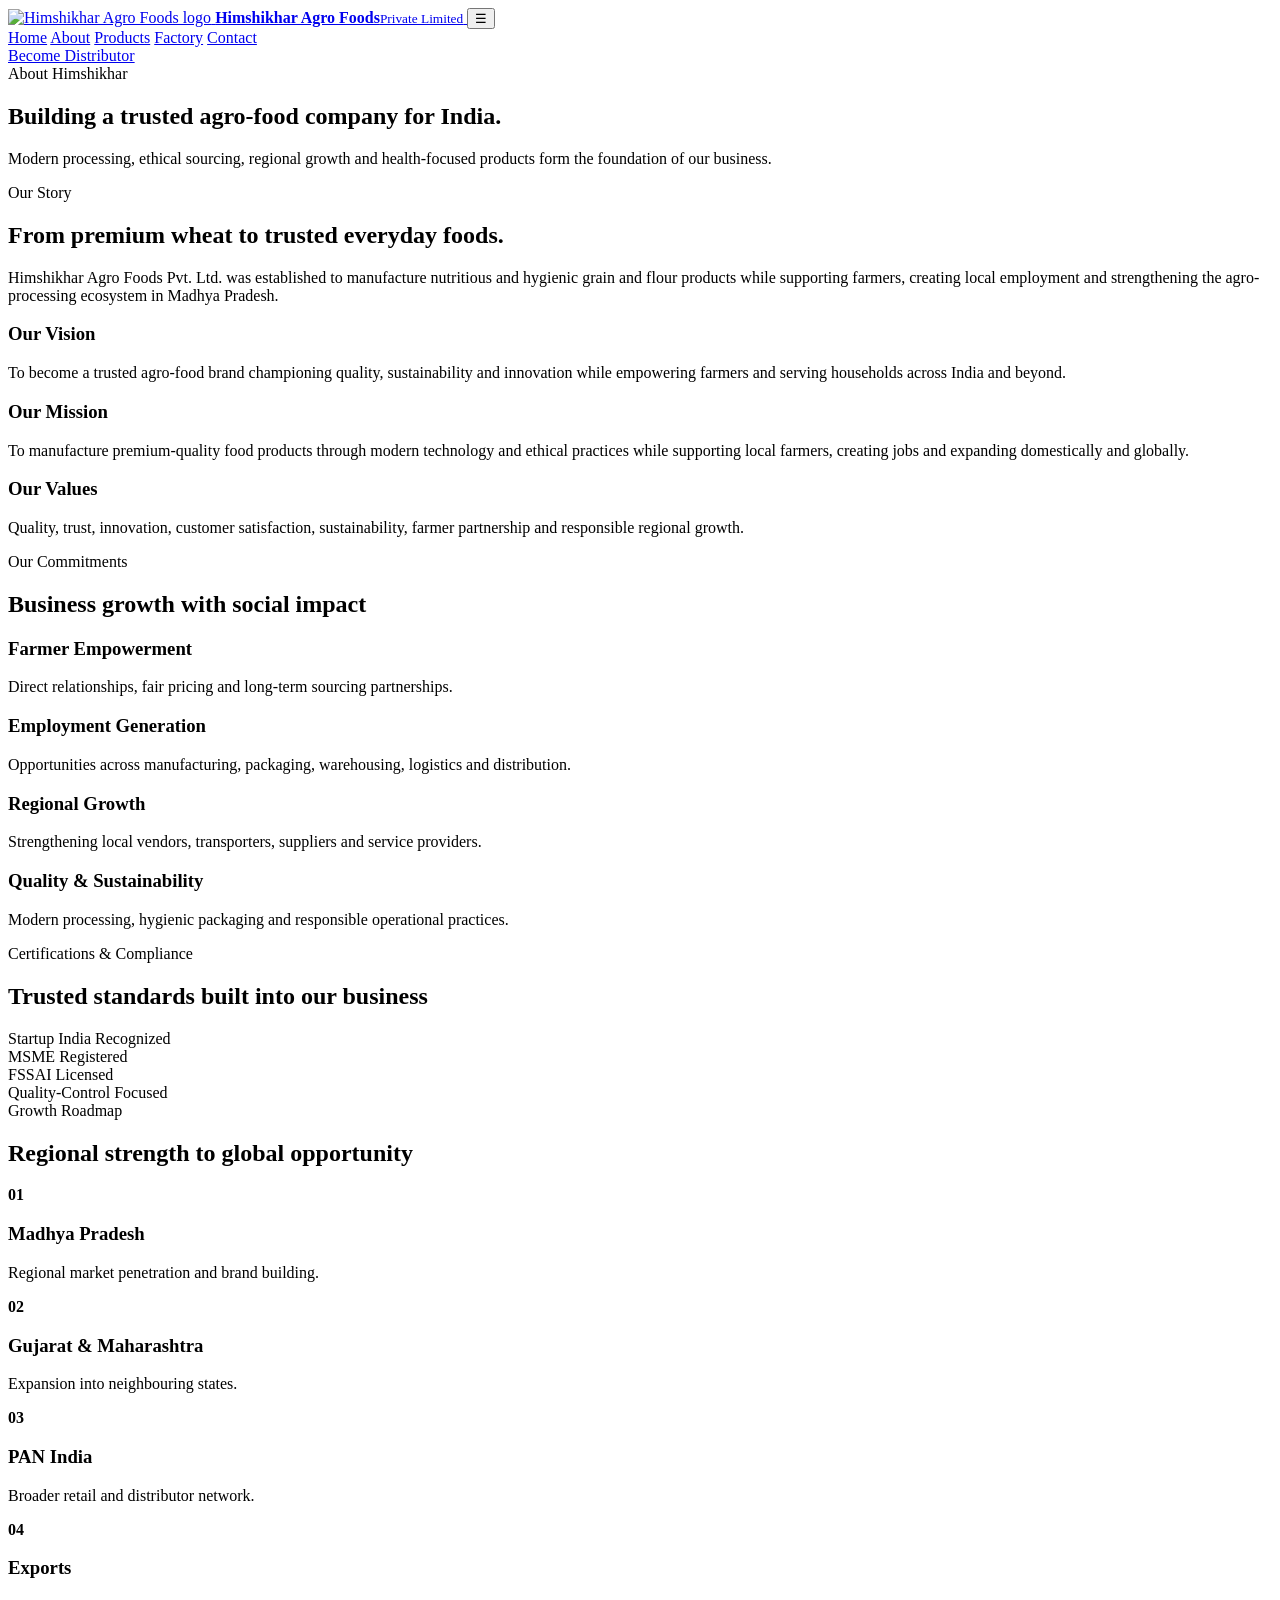
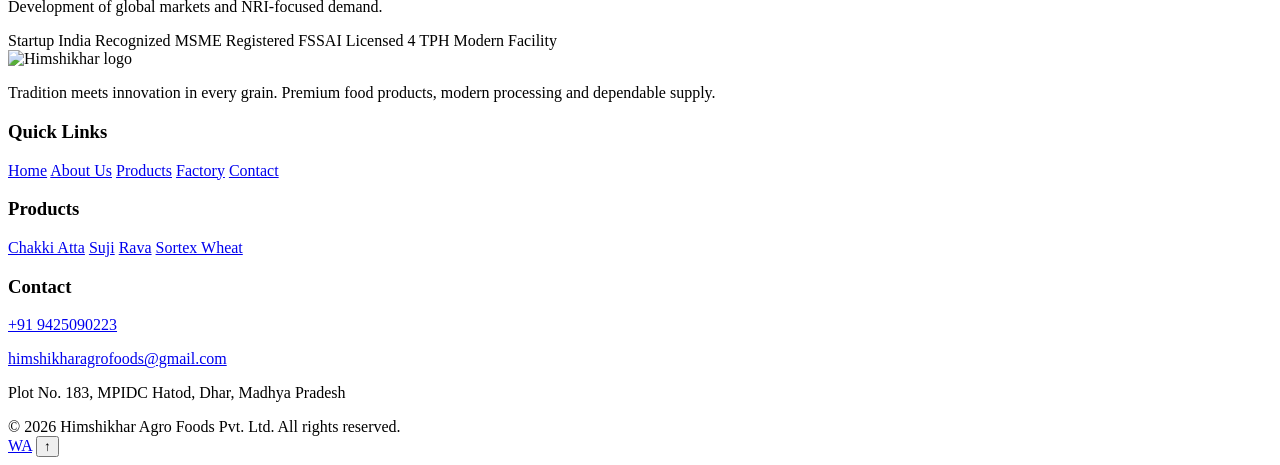
==== about.html @ fc829466 "Add files via upload" ====
<!doctype html>
<html lang="en">
<head>
  <meta charset="utf-8">
  <meta name="viewport" content="width=device-width,initial-scale=1">
  <title>About Us | Himshikhar Agro Foods</title>
  <meta name="description" content="Learn about Himshikhar Agro Foods, our mission, farmer partnerships, employment impact and growth roadmap.">
  <meta name="theme-color" content="#0B5D3A">
  <link rel="preconnect" href="https://fonts.googleapis.com">
  <link rel="preconnect" href="https://fonts.gstatic.com" crossorigin>
  <link href="https://fonts.googleapis.com/css2?family=Inter:wght@400;500;600;700;800;900&family=Playfair+Display:wght@600;700&display=swap" rel="stylesheet">
  <link rel="stylesheet" href="css/style.css">
  <link rel="stylesheet" href="css/responsive.css">
</head>
<body>

<header class="site-header">
  <div class="container nav-container">
    <a href="index.html" class="brand" aria-label="Himshikhar Agro Foods home">
      <img src="images/logo.png" alt="Himshikhar Agro Foods logo" class="logo">
      <span class="company-name"><strong>Himshikhar Agro Foods</strong><small>Private Limited</small></span>
    </a>
    <button class="menu-btn" id="menuBtn" aria-label="Open navigation" aria-expanded="false">☰</button>
    <nav class="nav-menu" id="navMenu" aria-label="Main navigation">
      <a href="index.html">Home</a>
      <a href="about.html">About</a>
      <a href="products.html">Products</a>
      <a href="factory.html">Factory</a>
      <a href="contact.html">Contact</a>
    </nav>
    <a href="contact.html#contact-form" class="header-btn">Become Distributor</a>
  </div>
</header>

<main>
  <section class="page-hero"><div class="container"><span class="section-label">About Himshikhar</span><h1>Building a trusted agro-food company for India.</h1><p>Modern processing, ethical sourcing, regional growth and health-focused products form the foundation of our business.</p></div></section>
  <section class="section"><div class="container split-grid">
    <div><span class="section-label">Our Story</span><h2>From premium wheat to trusted everyday foods.</h2></div>
    <div><p class="lead">Himshikhar Agro Foods Pvt. Ltd. was established to manufacture nutritious and hygienic grain and flour products while supporting farmers, creating local employment and strengthening the agro-processing ecosystem in Madhya Pradesh.</p></div>
  </div></section>
  <section class="section alt"><div class="container three-grid">
    <article class="info-panel"><h3>Our Vision</h3><p>To become a trusted agro-food brand championing quality, sustainability and innovation while empowering farmers and serving households across India and beyond.</p></article>
    <article class="info-panel"><h3>Our Mission</h3><p>To manufacture premium-quality food products through modern technology and ethical practices while supporting local farmers, creating jobs and expanding domestically and globally.</p></article>
    <article class="info-panel"><h3>Our Values</h3><p>Quality, trust, innovation, customer satisfaction, sustainability, farmer partnership and responsible regional growth.</p></article>
  </div></section>
  <section class="section"><div class="container section-title"><span>Our Commitments</span><h2>Business growth with social impact</h2></div><div class="container feature-grid">
    <article class="feature-card"><h3>Farmer Empowerment</h3><p>Direct relationships, fair pricing and long-term sourcing partnerships.</p></article>
    <article class="feature-card"><h3>Employment Generation</h3><p>Opportunities across manufacturing, packaging, warehousing, logistics and distribution.</p></article>
    <article class="feature-card"><h3>Regional Growth</h3><p>Strengthening local vendors, transporters, suppliers and service providers.</p></article>
    <article class="feature-card"><h3>Quality & Sustainability</h3><p>Modern processing, hygienic packaging and responsible operational practices.</p></article>
  </div></section>
  <section class="section alt"><div class="container"><div class="section-title"><span>Certifications & Compliance</span><h2>Trusted standards built into our business</h2></div><div class="compliance-grid"><div>Startup India Recognized</div><div>MSME Registered</div><div>FSSAI Licensed</div><div>Quality-Control Focused</div></div></div></section>
  <section class="section"><div class="container"><div class="section-title"><span>Growth Roadmap</span><h2>Regional strength to global opportunity</h2></div><div class="roadmap"><div><b>01</b><h3>Madhya Pradesh</h3><p>Regional market penetration and brand building.</p></div><div><b>02</b><h3>Gujarat & Maharashtra</h3><p>Expansion into neighbouring states.</p></div><div><b>03</b><h3>PAN India</h3><p>Broader retail and distributor network.</p></div><div><b>04</b><h3>Exports</h3><p>Development of global markets and NRI-focused demand.</p></div></div></div></section>
</main>

<footer class="footer">
  <div class="trust-strip">
    <div class="container trust-strip-grid">
      <span>Startup India Recognized</span>
      <span>MSME Registered</span>
      <span>FSSAI Licensed</span>
      <span>4 TPH Modern Facility</span>
    </div>
  </div>
  <div class="container footer-grid">
    <div>
      <img src="images/logo.png" alt="Himshikhar logo" class="footer-logo">
      <p>Tradition meets innovation in every grain. Premium food products, modern processing and dependable supply.</p>
    </div>
    <div>
      <h3>Quick Links</h3>
      <a href="index.html">Home</a>
      <a href="about.html">About Us</a>
      <a href="products.html">Products</a>
      <a href="factory.html">Factory</a>
      <a href="contact.html">Contact</a>
    </div>
    <div>
      <h3>Products</h3>
      <a href="products.html#atta">Chakki Atta</a>
      <a href="products.html#suji">Suji</a>
      <a href="products.html#rava">Rava</a>
      <a href="products.html#sortex">Sortex Wheat</a>
    </div>
    <div>
      <h3>Contact</h3>
      <p><a href="tel:+919425090223">+91 9425090223</a></p>
      <p><a href="mailto:himshikharagrofoods@gmail.com">himshikharagrofoods@gmail.com</a></p>
      <p>Plot No. 183, MPIDC Hatod, Dhar, Madhya Pradesh</p>
    </div>
  </div>
  <div class="footer-bottom">© 2026 Himshikhar Agro Foods Pvt. Ltd. All rights reserved.</div>
</footer>
<a class="whatsapp-btn" href="https://wa.me/919425090223" target="_blank" rel="noopener" aria-label="Chat on WhatsApp">WA</a>
<button class="top-btn" id="topBtn" aria-label="Back to top">↑</button>
<script src="js/script.js"></script>
</body></html>
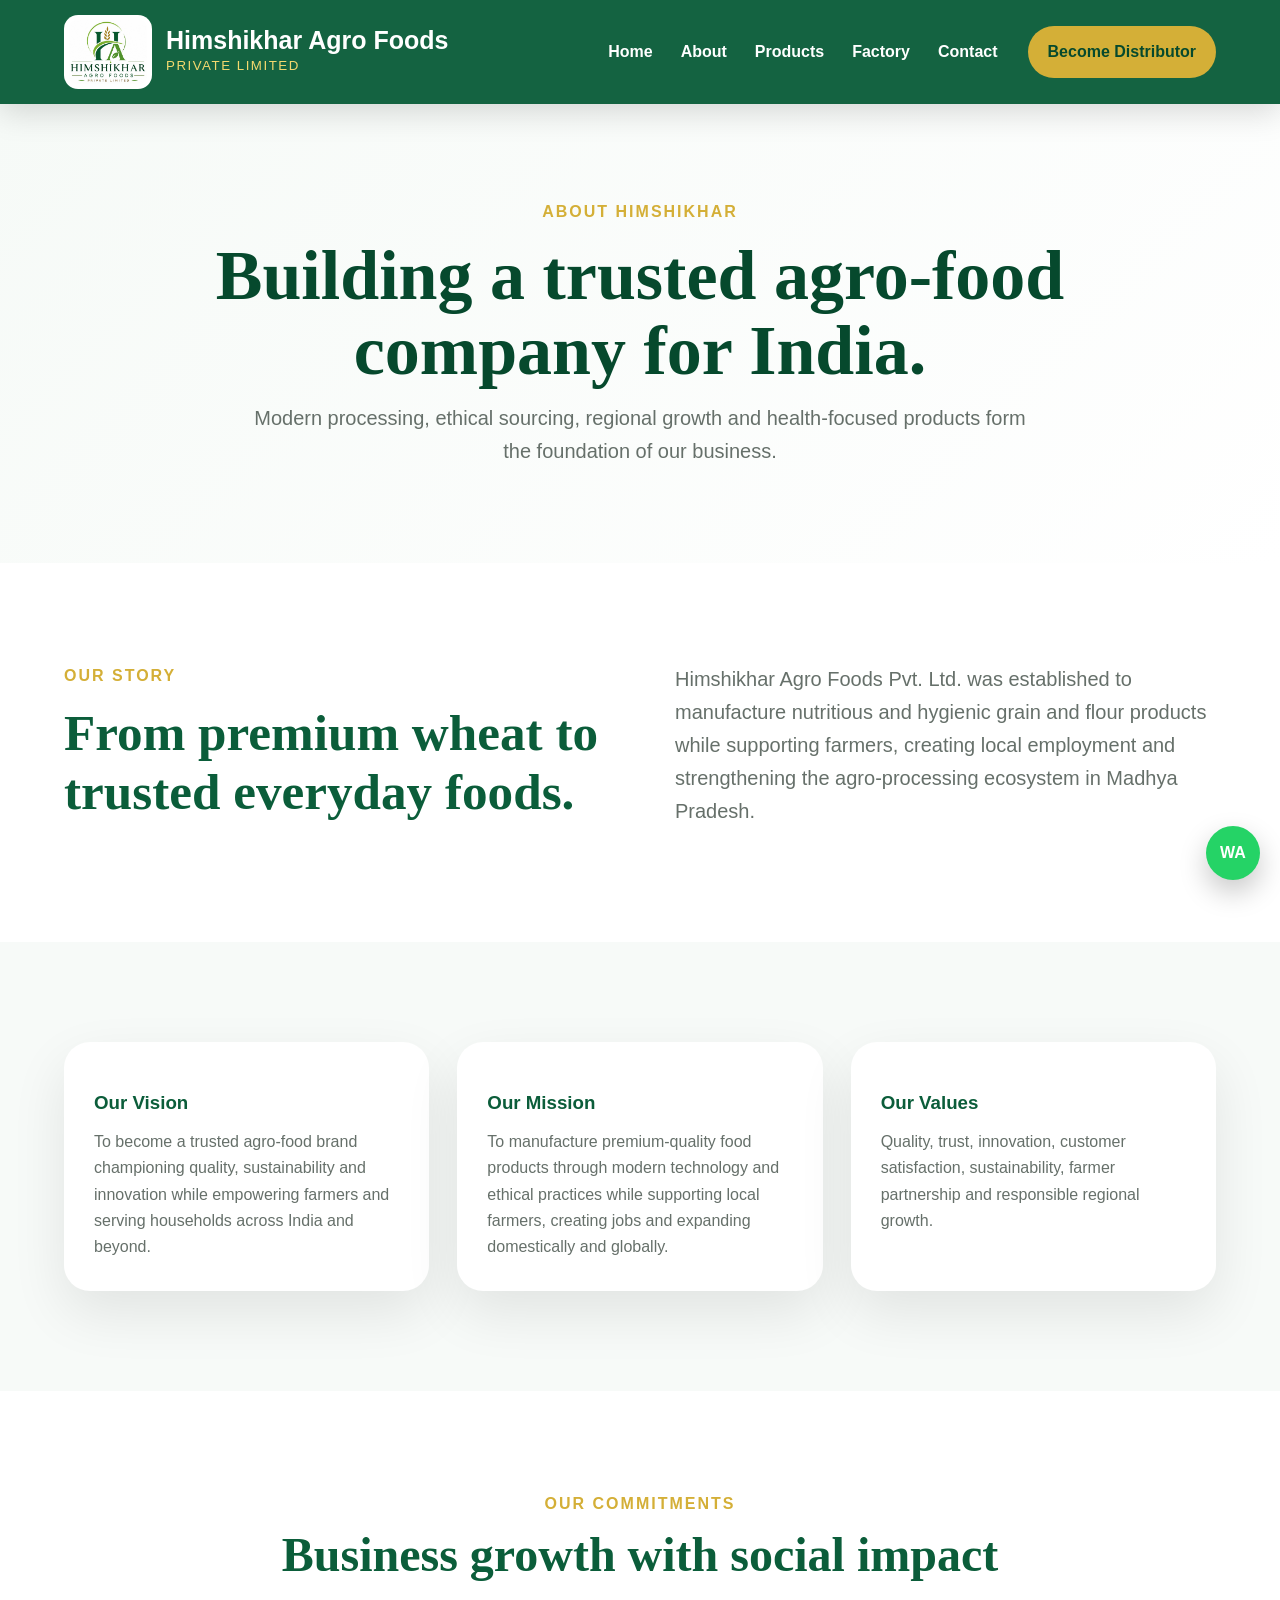
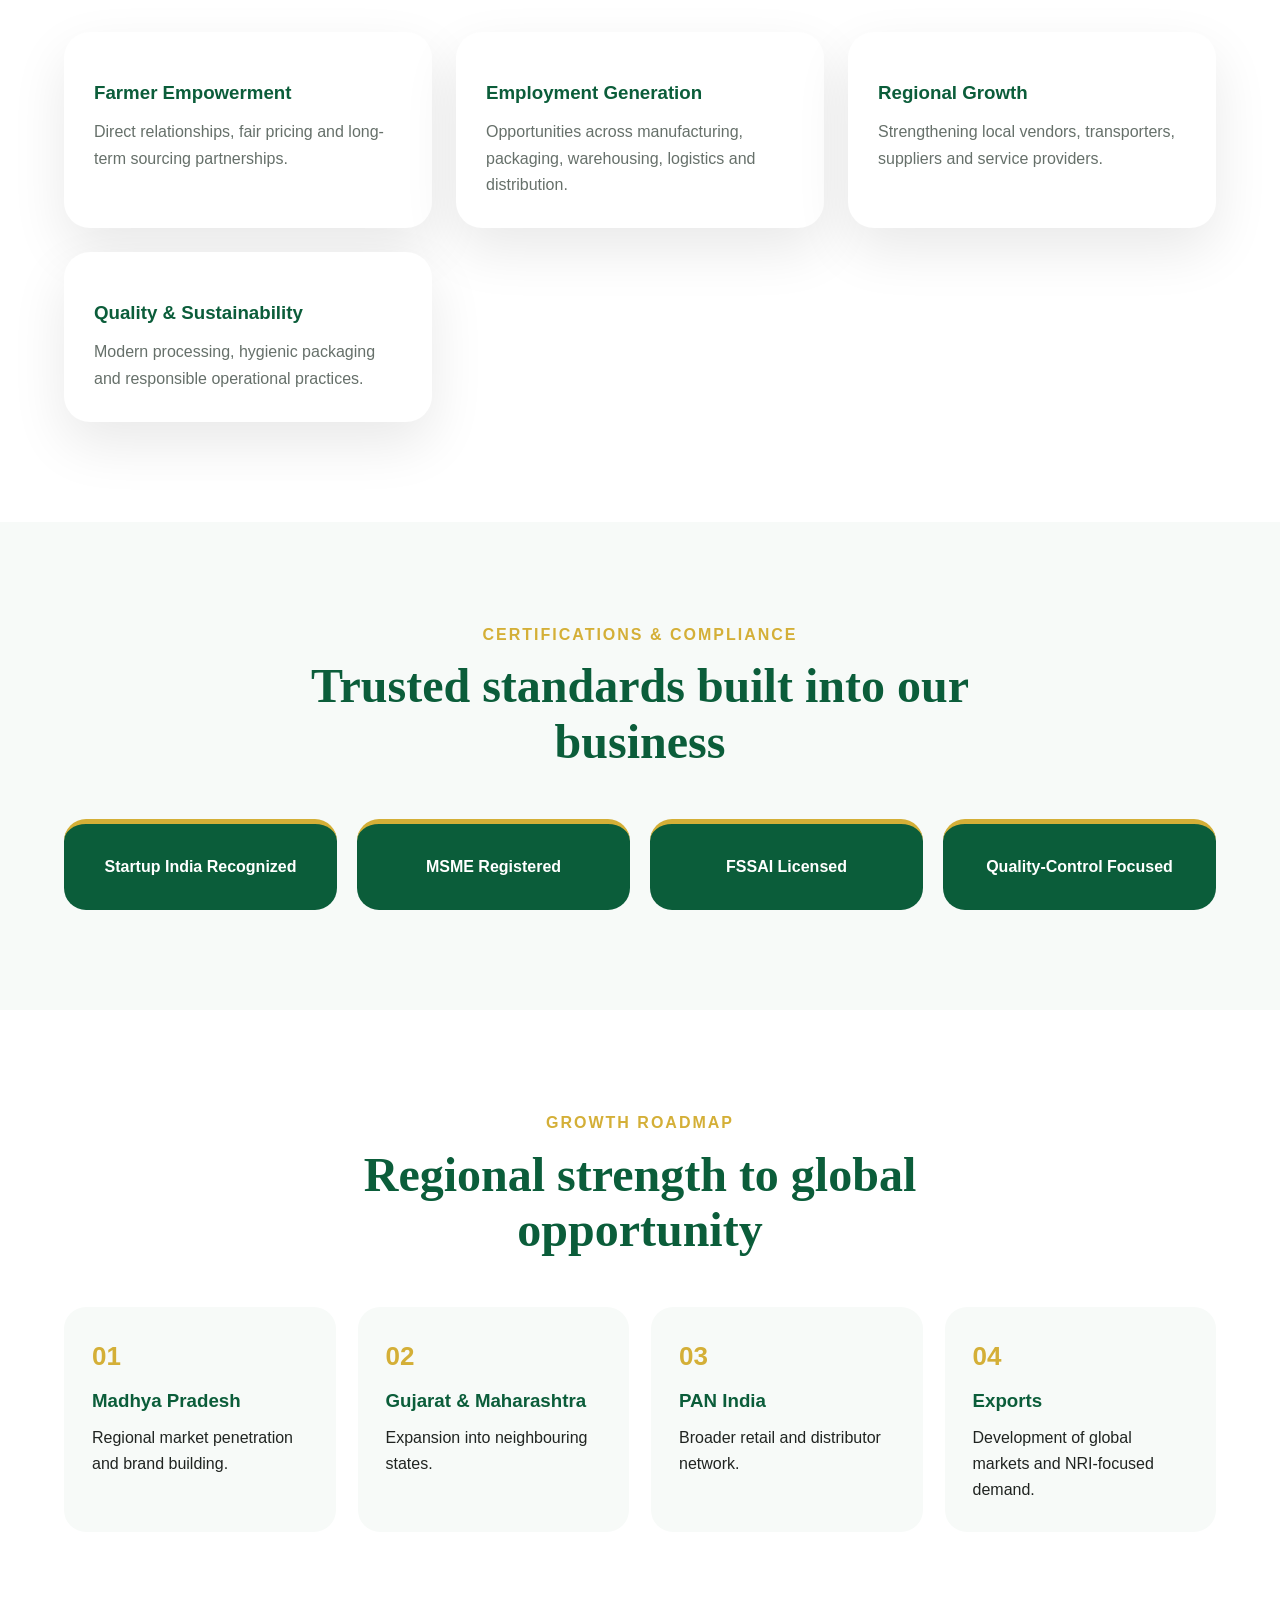
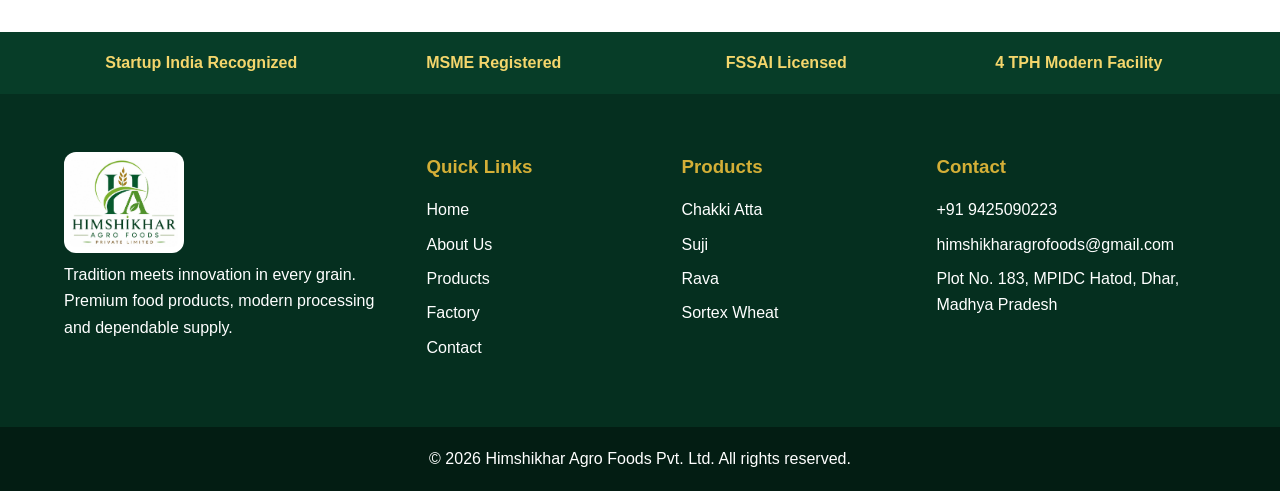
==== commit 18701183: "Add files via upload" ====
--- a/about.html
+++ b/about.html
@@ -9,15 +9,15 @@
   <link rel="preconnect" href="https://fonts.googleapis.com">
   <link rel="preconnect" href="https://fonts.gstatic.com" crossorigin>
   <link href="https://fonts.googleapis.com/css2?family=Inter:wght@400;500;600;700;800;900&family=Playfair+Display:wght@600;700&display=swap" rel="stylesheet">
-  <link rel="stylesheet" href="css/style.css">
-  <link rel="stylesheet" href="css/responsive.css">
+  <link rel="stylesheet" href="style.css">
+  <link rel="stylesheet" href="responsive.css">
 </head>
 <body>
 
 <header class="site-header">
   <div class="container nav-container">
     <a href="index.html" class="brand" aria-label="Himshikhar Agro Foods home">
-      <img src="images/logo.png" alt="Himshikhar Agro Foods logo" class="logo">
+      <img src="logo.png" alt="Himshikhar Agro Foods logo" class="logo">
       <span class="company-name"><strong>Himshikhar Agro Foods</strong><small>Private Limited</small></span>
     </a>
     <button class="menu-btn" id="menuBtn" aria-label="Open navigation" aria-expanded="false">☰</button>
@@ -64,7 +64,7 @@
   </div>
   <div class="container footer-grid">
     <div>
-      <img src="images/logo.png" alt="Himshikhar logo" class="footer-logo">
+      <img src="logo.png" alt="Himshikhar logo" class="footer-logo">
       <p>Tradition meets innovation in every grain. Premium food products, modern processing and dependable supply.</p>
     </div>
     <div>
@@ -93,5 +93,5 @@
 </footer>
 <a class="whatsapp-btn" href="https://wa.me/919425090223" target="_blank" rel="noopener" aria-label="Chat on WhatsApp">WA</a>
 <button class="top-btn" id="topBtn" aria-label="Back to top">↑</button>
-<script src="js/script.js"></script>
+<script src="script.js"></script>
 </body></html>
--- a/style.css
+++ b/style.css
@@ -0,0 +1,13 @@
+
+:root{--green:#0B5D3A;--green-dark:#06492d;--gold:#D4AF37;--cream:#f7faf8;--text:#202421;--muted:#66706a;--shadow:0 22px 55px rgba(0,0,0,.09)}
+*{box-sizing:border-box;margin:0;padding:0}html{scroll-behavior:smooth}body{font-family:Inter,sans-serif;color:var(--text);background:#fff;line-height:1.65}img{max-width:100%}a{color:inherit}.container{width:min(1200px,90%);margin:auto}
+.site-header{position:sticky;top:0;z-index:1000;background:rgba(11,93,58,.96);backdrop-filter:blur(14px);box-shadow:0 8px 30px rgba(0,0,0,.15)}.nav-container{min-height:104px;display:flex;align-items:center;gap:28px}.brand{display:flex;align-items:center;gap:14px;text-decoration:none;flex-shrink:0}.logo{width:88px;background:#fff;border-radius:14px;padding:5px}.company-name{display:flex;flex-direction:column;color:#fff}.company-name strong{font-size:25px;line-height:1.1}.company-name small{color:#f3d96f;letter-spacing:1.5px;text-transform:uppercase}.nav-menu{display:flex;align-items:center;gap:24px;margin-left:auto}.nav-menu a{text-decoration:none;color:#fff;font-weight:700;position:relative;padding:10px 2px}.nav-menu a::after{content:"";position:absolute;left:50%;bottom:2px;width:0;height:3px;background:var(--gold);transform:translateX(-50%);transition:.3s}.nav-menu a:hover{color:var(--gold)}.nav-menu a:hover::after{width:100%}.header-btn,.btn{display:inline-flex;align-items:center;justify-content:center;border-radius:999px;text-decoration:none;font-weight:800;transition:.3s}.header-btn{background:var(--gold);color:var(--green-dark);padding:13px 20px;white-space:nowrap}.header-btn:hover,.btn:hover{transform:translateY(-3px)}.menu-btn{display:none;background:transparent;border:0;color:white;font-size:30px}
+.hero{min-height:78vh;padding:95px 0;background:linear-gradient(90deg,rgba(255,255,255,.94),rgba(255,255,255,.70)),url("factory.jpg") center/cover}.hero-grid{display:grid;grid-template-columns:1.05fr .95fr;gap:70px;align-items:center}.hero-badges,.hero-points{display:flex;flex-wrap:wrap;gap:10px}.hero-badges span,.hero-points span{background:#fff;color:var(--green);border-radius:999px;padding:9px 13px;font-size:14px;font-weight:800;box-shadow:0 8px 20px rgba(0,0,0,.08)}.hero h1,.page-hero h1{font-family:"Playfair Display",serif;color:var(--green-dark);line-height:1.06}.hero h1{font-size:clamp(48px,6vw,76px);margin:22px 0}.hero-copy>p{font-size:20px;color:#525c56;max-width:700px}.hero-actions{display:flex;gap:14px;margin:32px 0 24px}.btn{padding:15px 28px}.primary{background:var(--green);color:#fff}.secondary{border:2px solid var(--green);color:var(--green);background:#fff}.gold{background:var(--gold);color:var(--green-dark)}.hero-card{background:rgba(255,255,255,.9);border-radius:34px;padding:52px;box-shadow:0 30px 70px rgba(0,0,0,.14);text-align:center}.nutrigold-logo{width:410px}.hero-card h2{color:var(--green);margin:10px 0 22px}.hero-product-list{display:grid;grid-template-columns:1fr 1fr;gap:10px}.hero-product-list span{background:var(--cream);border-radius:999px;padding:10px;font-weight:800;color:var(--green)}
+.section{padding:100px 0}.alt{background:var(--cream)}.split-grid{display:grid;grid-template-columns:1fr 1fr;gap:70px}.align-center{align-items:center}.section-label,.section-title span{display:inline-block;color:var(--gold);text-transform:uppercase;letter-spacing:2px;font-weight:900}.section h2,.factory-preview h2{font-family:"Playfair Display",serif;color:var(--green);font-size:clamp(36px,4vw,52px);line-height:1.15;margin:15px 0 20px}.lead{font-size:20px;color:var(--muted)}.text-link{display:inline-block;margin-top:18px;color:var(--green);font-weight:800;text-decoration:none}.section-title{text-align:center;max-width:780px;margin:0 auto 50px}.section-title h2{font-family:"Playfair Display",serif;color:var(--green);font-size:48px;margin:10px 0}.section-title p{font-size:19px;color:var(--muted)}
+.products-grid,.feature-grid{display:grid;grid-template-columns:repeat(4,1fr);gap:24px}.product-card,.feature-card,.info-panel{background:#fff;border-radius:26px;padding:30px;box-shadow:var(--shadow);transition:.35s}.product-card:hover,.feature-card:hover{transform:translateY(-9px)}.product-card{text-align:center}.product-card img{height:220px;object-fit:contain}.product-card h3,.feature-card h3,.info-panel h3{color:var(--green);margin:16px 0 10px}.product-card p,.feature-card p,.info-panel p{color:var(--muted)}.product-link{display:inline-block;margin-top:18px;border-radius:999px;padding:11px 20px;background:var(--green);color:#fff;text-decoration:none;font-weight:800}.feature-grid{grid-template-columns:repeat(3,1fr)}.feature-card b,.process-card b{color:var(--gold);font-size:28px}.image-frame{overflow:hidden;border-radius:30px;box-shadow:0 30px 70px rgba(0,0,0,.15)}.image-frame img{display:block;width:100%;transition:.5s}.image-frame:hover img{transform:scale(1.04)}
+.impact-section{background:var(--green);padding:75px 0}.impact-grid{display:grid;grid-template-columns:repeat(4,1fr);gap:22px}.impact-card{background:#fff;padding:28px;border-radius:24px;text-align:center}.impact-card strong{display:block;color:var(--gold);font-size:34px}.impact-card span{color:var(--green);font-weight:800}.partner-box{background:linear-gradient(135deg,var(--green),var(--green-dark));color:#fff;border-radius:32px;padding:55px;display:flex;justify-content:space-between;align-items:center;gap:30px}.partner-box h2{color:#fff}.partner-box p{max-width:760px;font-size:19px}.light{color:#f3d96f}
+.page-hero{text-align:center;padding:95px 0;background:linear-gradient(135deg,#f6faf7,#fff)}.page-hero h1{font-size:clamp(45px,6vw,70px);max-width:950px;margin:14px auto}.page-hero p{max-width:800px;margin:auto;color:var(--muted);font-size:20px}.three-grid{display:grid;grid-template-columns:repeat(3,1fr);gap:28px}.compliance-grid{display:grid;grid-template-columns:repeat(4,1fr);gap:20px}.compliance-grid div{background:var(--green);color:#fff;text-align:center;padding:30px;border-radius:22px;font-weight:800;border-top:5px solid var(--gold)}.roadmap{display:grid;grid-template-columns:repeat(4,1fr);gap:22px}.roadmap>div{background:var(--cream);border-radius:22px;padding:28px}.roadmap b{color:var(--gold);font-size:26px}.roadmap h3{color:var(--green);margin:8px 0}
+.product-detail-grid{display:grid;gap:30px}.product-detail{display:grid;grid-template-columns:320px 1fr;gap:50px;align-items:center;background:#fff;border-radius:28px;padding:38px;box-shadow:var(--shadow)}.product-detail img{height:330px;width:100%;object-fit:contain}.product-detail h2{font-family:"Playfair Display",serif;color:var(--green);font-size:42px;margin:10px 0}.product-detail p,.product-detail li{color:var(--muted)}.product-detail ul,.check-list{padding-left:20px;margin:18px 0 25px}.product-detail li,.check-list li{margin:8px 0}
+.process-grid{display:grid;grid-template-columns:repeat(3,1fr);gap:24px}.process-card{background:#fff;padding:30px;border-radius:24px;box-shadow:var(--shadow)}.process-card h3{color:var(--green);margin:10px 0}.process-card p{color:var(--muted)}
+.contact-page-section{padding:100px 0;background:linear-gradient(135deg,var(--green),var(--green-dark))}.contact-page-grid{display:grid;grid-template-columns:1fr 1fr;gap:50px}.contact-page-info{color:#fff}.contact-page-info h2{font-family:"Playfair Display",serif;font-size:48px;line-height:1.15;margin:14px 0}.contact-page-info>p{font-size:19px;margin-bottom:22px}.contact-detail-card{background:rgba(255,255,255,.09);border:1px solid rgba(255,255,255,.15);padding:18px;border-radius:16px;margin-bottom:12px}.contact-detail-card strong{display:block;color:var(--gold)}.contact-detail-card a{text-decoration:none}.contact-form{background:#fff;padding:34px;border-radius:26px;box-shadow:0 30px 70px rgba(0,0,0,.24)}.contact-form input,.contact-form select,.contact-form textarea{width:100%;padding:15px;border:1px solid #dfe4e1;border-radius:12px;margin-bottom:13px;font:inherit}.contact-form textarea{min-height:125px;resize:vertical}.contact-form button{width:100%;padding:16px;border:0;border-radius:999px;background:var(--gold);color:var(--green-dark);font-weight:900;cursor:pointer}.contact-form small{display:block;margin-top:10px;color:#777}.map-box{grid-column:1/-1;border-radius:26px;overflow:hidden;box-shadow:0 25px 60px rgba(0,0,0,.25)}.map-box iframe{width:100%;height:380px;border:0;display:block}
+.trust-strip{background:#073d28;padding:18px 0}.trust-strip-grid{display:grid;grid-template-columns:repeat(4,1fr);gap:18px;text-align:center;color:#f4d66c;font-weight:800}.footer{background:#052f1f;color:#fff}.footer-grid{display:grid;grid-template-columns:1.5fr 1fr 1fr 1.3fr;gap:40px;padding:58px 0}.footer-logo{width:120px;background:#fff;border-radius:12px;padding:6px}.footer h3{color:var(--gold);margin-bottom:14px}.footer a{display:block;text-decoration:none;margin-bottom:8px}.footer a:hover{color:var(--gold)}.footer-bottom{text-align:center;padding:19px;background:#031d13}.whatsapp-btn,.top-btn{position:fixed;right:20px;width:54px;height:54px;border-radius:50%;display:flex;align-items:center;justify-content:center;z-index:999;text-decoration:none;font-weight:900;box-shadow:0 12px 28px rgba(0,0,0,.22)}.whatsapp-btn{bottom:20px;background:#25D366;color:#fff}.top-btn{bottom:84px;background:var(--gold);color:var(--green);border:0;cursor:pointer;opacity:0;pointer-events:none;transition:.3s}.top-btn.show{opacity:1;pointer-events:auto}.reveal{opacity:0;transform:translateY(28px);transition:.7s}.reveal.visible{opacity:1;transform:none}
--- a/responsive.css
+++ b/responsive.css
@@ -0,0 +1,20 @@
+
+@media(max-width:1050px){
+  .nav-container{min-height:90px}.company-name{display:none}.nav-menu{gap:15px}.header-btn{padding:11px 15px}
+  .products-grid{grid-template-columns:repeat(2,1fr)}
+}
+@media(max-width:820px){
+  .nav-container{flex-wrap:wrap}.menu-btn{display:block;margin-left:auto}.header-btn{display:none}
+  .nav-menu{display:none;width:100%;flex-direction:column;align-items:stretch;padding:15px 0}.nav-menu.show{display:flex}.nav-menu a{text-align:center}
+  .hero-grid,.split-grid,.contact-page-grid,.product-detail{grid-template-columns:1fr}.hero{text-align:center}.hero-actions,.hero-badges,.hero-points{justify-content:center}
+  .feature-grid,.three-grid,.process-grid{grid-template-columns:repeat(2,1fr)}
+  .impact-grid,.compliance-grid,.roadmap,.trust-strip-grid{grid-template-columns:repeat(2,1fr)}
+  .partner-box{flex-direction:column;text-align:center}
+  .footer-grid{grid-template-columns:1fr 1fr}
+}
+@media(max-width:540px){
+  .section{padding:72px 0}.logo{width:75px}.hero{padding:70px 0}.hero h1{font-size:44px}.hero-card{padding:30px 20px}
+  .products-grid,.feature-grid,.three-grid,.process-grid,.impact-grid,.compliance-grid,.roadmap,.trust-strip-grid,.footer-grid{grid-template-columns:1fr}
+  .product-detail{padding:25px}.product-detail img{height:260px}.product-detail h2{font-size:34px}
+  .hero-actions{flex-direction:column}.btn{width:100%}.partner-box{padding:38px 22px}.page-hero{padding:72px 0}
+}
